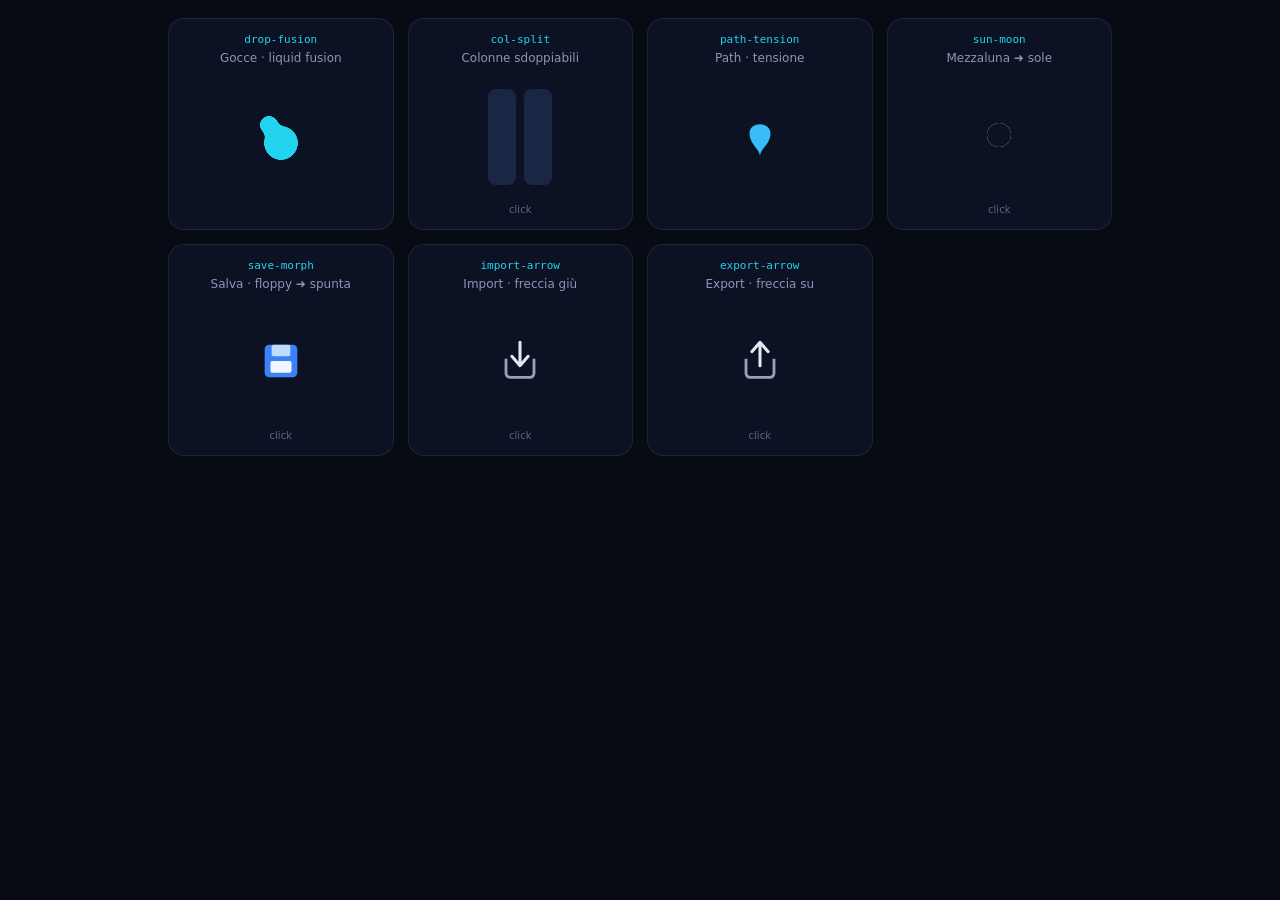
==== demos/svg-icons.html @ 9bd794c6 "add svg-icons: fusion, split, path, sun-moon, save, import, export" ====
<!DOCTYPE html>
<html lang="it">
<head>
<meta charset="utf-8"/>
<meta name="viewport" content="width=device-width,initial-scale=1"/>
<title>svg-icons</title>
<style>
  :root{--bg:#070b14;--card:#0c1224;--fg:#eef2ff;--muted:#8b95b8;--cyan:#22d3ee}
  *{box-sizing:border-box}
  html,body{margin:0;background:var(--bg);color:var(--fg);font:13px/1.4 system-ui,sans-serif}
  .grid{display:grid;grid-template-columns:repeat(auto-fill,minmax(200px,1fr));gap:14px;padding:18px;max-width:980px;margin:0 auto}
  .cell{background:var(--card);border:1px solid rgba(255,255,255,.08);border-radius:16px;padding:14px 12px 12px;text-align:center}
  .id{font:11px ui-monospace,monospace;color:var(--cyan)}
  .name{margin:4px 0 10px;font-size:12px;color:var(--muted)}
  .stage{height:120px;display:grid;place-items:center}
  button.hit{background:0;border:0;padding:0;cursor:pointer;color:inherit}
  svg{overflow:visible}
  @keyframes fuse{0%,100%{transform:translate(18px,-10px) scale(1)}40%{transform:translate(2px,8px) scale(.92)}55%{transform:translate(0,12px) scale(.55);opacity:.85}62%{opacity:0}68%{opacity:0;transform:translate(0,12px) scale(.2)}78%{opacity:1;transform:translate(22px,-16px) scale(.7)}100%{transform:translate(18px,-10px) scale(1)}}
  .blob-s{animation:fuse 2.8s cubic-bezier(.22,1,.36,1) infinite;transform-origin:16px 16px}
  @keyframes tension{0%,100%{d:path("M12 28 C12 14,36 14,36 28 C36 40,24 46,24 54 C24 46,12 40,12 28 Z")}35%{d:path("M14 26 C10 12,38 10,36 26 C40 38,26 44,24 58 C22 44,10 38,14 26 Z")}60%{d:path("M12 30 C16 16,32 16,36 30 C34 42,26 48,24 52 C22 48,14 42,12 30 Z")}}
  .drop-path{animation:tension 2.4s ease-in-out infinite}
  .sunmoon.day .shade{transform:translate(18px,-6px);opacity:0}
  .sunmoon.day .ray{opacity:1}
  .sunmoon .shade{transition:transform .7s cubic-bezier(.22,1,.36,1),opacity .5s}
  .sunmoon .ray{opacity:0;transform-origin:24px 24px;transition:opacity .4s,transform .7s cubic-bezier(.22,1,.36,1)}
  .sunmoon.day .r1{transform:translate(0,-10px)}
  .sunmoon.day .r2{transform:translate(8px,-6px)}
  .sunmoon.day .r3{transform:translate(10px,0)}
  .sunmoon.day .r4{transform:translate(8px,6px)}
  .sunmoon.day .r5{transform:translate(0,10px)}
  .sunmoon.day .r6{transform:translate(-8px,6px)}
  .sunmoon.day .r7{transform:translate(-10px,0)}
  .sunmoon.day .r8{transform:translate(-8px,-6px)}
  .sunmoon.day .core{transform:rotate(180deg)}
  .sunmoon .core{transform-origin:24px 24px;transition:transform .8s cubic-bezier(.22,1,.36,1)}
  .save .disk{transform-origin:24px 24px;transition:transform .55s cubic-bezier(.22,1,.36,1),opacity .25s}
  .save .chk{opacity:0;transform:scale(.4);transform-origin:24px 24px;transition:opacity .25s .2s,transform .45s cubic-bezier(.22,1,.36,1)}
  .save.on .disk{transform:rotate(90deg) scale(.2);opacity:0}
  .save.on .chk{opacity:1;transform:scale(1)}
  .box-ico .arr{transform-origin:24px 18px;transition:transform .55s cubic-bezier(.34,1.4,.64,1),stroke .3s}
  .imp.on .arr{transform:translateY(10px) scaleY(1.35);stroke:#34d399}
  .exp.on .arr{transform:translateY(-12px) scaleY(1.4);stroke:#34d399}
  .cols{display:flex;gap:8px;align-items:stretch;height:96px}
  .pane{width:28px;background:#1a2744;border-radius:8px;overflow:hidden;transition:width .7s cubic-bezier(.22,1,.36,1)}
  .cols.open .pane{width:86px}
  .pane .fake{opacity:0;padding:8px 6px;font-size:8px;color:#9aa6c4;text-align:left;transition:opacity .3s .45s}
  .cols.open .pane .fake{opacity:1}
  .hint{font-size:10px;color:#5c6588;margin-top:6px}
</style>
</head>
<body>
<div class="grid">
  <div class="cell" id="drop-fusion"><div class="id">drop-fusion</div><div class="name">Gocce · liquid fusion</div>
    <div class="stage"><svg width="72" height="72" viewBox="0 0 48 48"><defs><filter id="goo"><feGaussianBlur in="SourceGraphic" stdDeviation="2.2" result="b"/><feColorMatrix in="b" values="1 0 0 0 0  0 1 0 0 0  0 0 1 0 0  0 0 0 18 -7"/></filter></defs>
    <g filter="url(#goo)" fill="#22d3ee"><circle cx="24" cy="28" r="11"/><circle class="blob-s" cx="16" cy="16" r="6"/></g></svg></div></div>
  <div class="cell" id="col-split"><div class="id">col-split</div><div class="name">Colonne sdoppiabili</div>
    <div class="stage"><button class="hit" id="colsBtn" aria-label="split"><div class="cols" id="cols"><div class="pane"><div class="fake">id 12<br/>nome A<br/>€ 24</div></div><div class="pane"><div class="fake">id 13<br/>nome B<br/>€ 18</div></div></div></button></div><div class="hint">click</div></div>
  <div class="cell" id="path-tension"><div class="id">path-tension</div><div class="name">Path · tensione</div>
    <div class="stage"><svg width="56" height="56" viewBox="0 0 48 64"><path class="drop-path" fill="#38bdf8" d="M12 28 C12 14,36 14,36 28 C36 40,24 46,24 54 C24 46,12 40,12 28 Z"/></svg></div></div>
  <div class="cell" id="sun-moon"><div class="id">sun-moon</div><div class="name">Mezzaluna ➜ sole</div>
    <div class="stage"><button class="hit" id="smBtn" aria-label="theme"><svg class="sunmoon" id="sm" width="64" height="64" viewBox="0 0 48 48">
      <g class="ray" fill="#fbbf24"><circle class="r1" cx="24" cy="8" r="2.2"/><circle class="r2" cx="24" cy="8" r="2.2"/><circle class="r3" cx="24" cy="8" r="2.2"/><circle class="r4" cx="24" cy="8" r="2.2"/><circle class="r5" cx="24" cy="8" r="2.2"/><circle class="r6" cx="24" cy="8" r="2.2"/><circle class="r7" cx="24" cy="8" r="2.2"/><circle class="r8" cx="24" cy="8" r="2.2"/></g>
      <g class="core"><circle cx="24" cy="24" r="9" fill="#f8fafc"/><circle class="shade" cx="24" cy="24" r="9" fill="#0b1220"/></g>
    </svg></button></div><div class="hint">click</div></div>
  <div class="cell" id="save-morph"><div class="id">save-morph</div><div class="name">Salva · floppy ➜ spunta</div>
    <div class="stage"><button class="hit save" id="sv" aria-label="save"><svg width="56" height="56" viewBox="0 0 48 48">
      <g class="disk"><rect x="10" y="10" width="28" height="28" rx="4" fill="#3b82f6"/><rect x="16" y="10" width="16" height="10" rx="1.5" fill="#bfdbfe"/><rect x="15" y="24" width="18" height="10" rx="1.5" fill="#eff6ff"/></g>
      <path class="chk" d="M14 25 L21 32 L34 16" fill="none" stroke="#34d399" stroke-width="4" stroke-linecap="round" stroke-linejoin="round"/>
    </svg></button></div><div class="hint">click</div></div>
  <div class="cell" id="import-arrow"><div class="id">import-arrow</div><div class="name">Import · freccia giù</div>
    <div class="stage"><button class="hit box-ico imp" id="imp" aria-label="import"><svg width="56" height="56" viewBox="0 0 48 48" fill="none">
      <path d="M12 22 V34 Q12 38 16 38 H32 Q36 38 36 34 V22" stroke="#94a3b8" stroke-width="2.4"/>
      <path class="arr" d="M24 8 V26 M17 20 L24 28 L31 20" stroke="#e2e8f0" stroke-width="2.6" stroke-linecap="round" stroke-linejoin="round"/>
    </svg></button></div><div class="hint">click</div></div>
  <div class="cell" id="export-arrow"><div class="id">export-arrow</div><div class="name">Export · freccia su</div>
    <div class="stage"><button class="hit box-ico exp" id="exp" aria-label="export"><svg width="56" height="56" viewBox="0 0 48 48" fill="none">
      <path d="M12 22 V34 Q12 38 16 38 H32 Q36 38 36 34 V22" stroke="#94a3b8" stroke-width="2.4"/>
      <path class="arr" d="M24 28 V10 M17 16 L24 8 L31 16" stroke="#e2e8f0" stroke-width="2.6" stroke-linecap="round" stroke-linejoin="round"/>
    </svg></button></div><div class="hint">click</div></div>
</div>
<script>
const tap=(id,fn)=>{document.getElementById(id).onclick=fn};
tap('colsBtn',()=>document.getElementById('cols').classList.toggle('open'));
tap('smBtn',()=>document.getElementById('sm').classList.toggle('day'));
tap('sv',()=>{const b=document.getElementById('sv');b.classList.add('on');setTimeout(()=>b.classList.remove('on'),1400);});
tap('imp',()=>{const b=document.getElementById('imp');b.classList.add('on');setTimeout(()=>b.classList.remove('on'),700);});
tap('exp',()=>{const b=document.getElementById('exp');b.classList.add('on');setTimeout(()=>b.classList.remove('on'),700);});
</script>
</body>
</html>
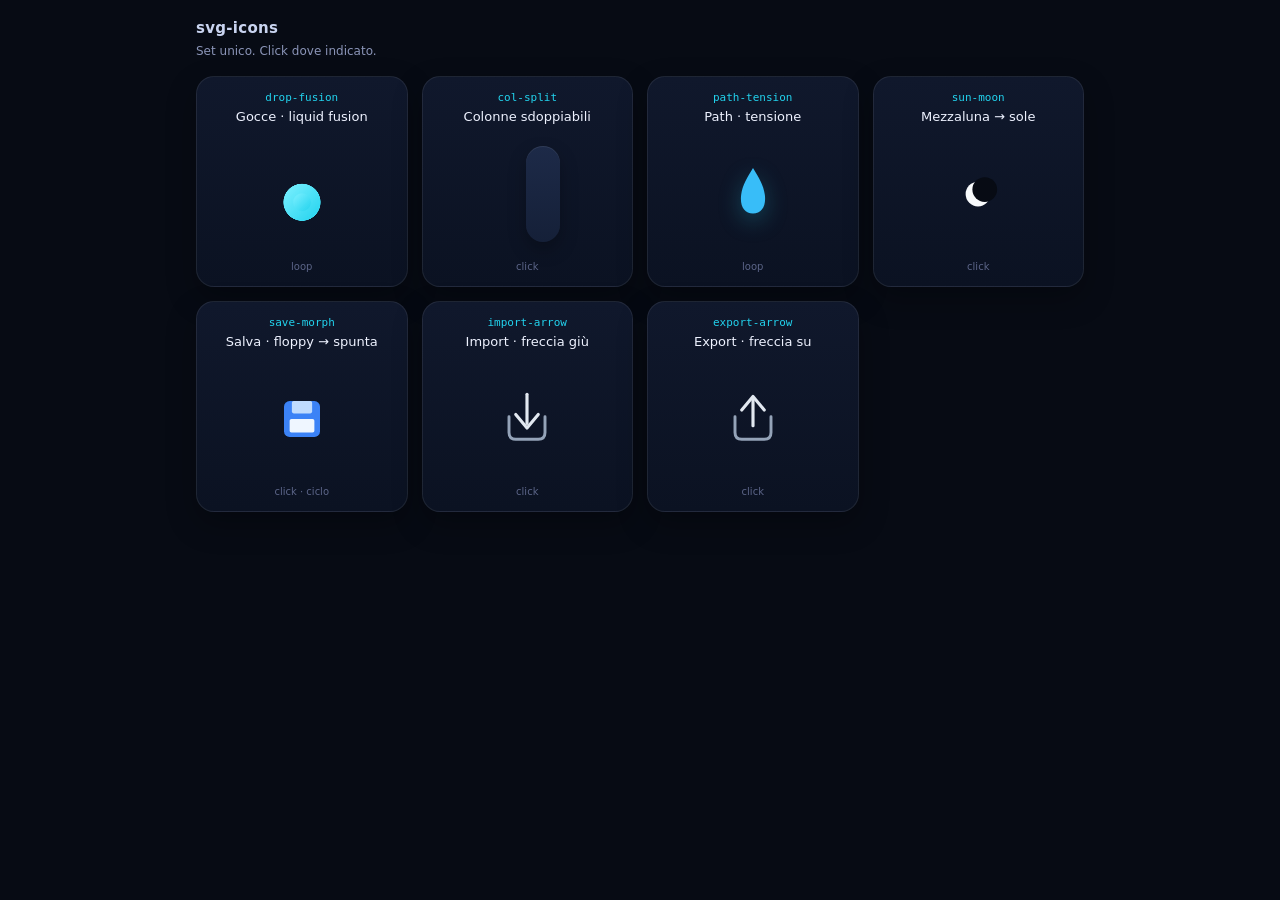
==== commit 6f30681e: "refine svg-icons: fusion, split, path, sun-moon, save, import, export" ====
--- a/demos/svg-icons.html
+++ b/demos/svg-icons.html
@@ -5,86 +5,288 @@
 <meta name="viewport" content="width=device-width,initial-scale=1"/>
 <title>svg-icons</title>
 <style>
-  :root{--bg:#070b14;--card:#0c1224;--fg:#eef2ff;--muted:#8b95b8;--cyan:#22d3ee}
-  *{box-sizing:border-box}
-  html,body{margin:0;background:var(--bg);color:var(--fg);font:13px/1.4 system-ui,sans-serif}
-  .grid{display:grid;grid-template-columns:repeat(auto-fill,minmax(200px,1fr));gap:14px;padding:18px;max-width:980px;margin:0 auto}
-  .cell{background:var(--card);border:1px solid rgba(255,255,255,.08);border-radius:16px;padding:14px 12px 12px;text-align:center}
-  .id{font:11px ui-monospace,monospace;color:var(--cyan)}
-  .name{margin:4px 0 10px;font-size:12px;color:var(--muted)}
-  .stage{height:120px;display:grid;place-items:center}
-  button.hit{background:0;border:0;padding:0;cursor:pointer;color:inherit}
-  svg{overflow:visible}
-  @keyframes fuse{0%,100%{transform:translate(18px,-10px) scale(1)}40%{transform:translate(2px,8px) scale(.92)}55%{transform:translate(0,12px) scale(.55);opacity:.85}62%{opacity:0}68%{opacity:0;transform:translate(0,12px) scale(.2)}78%{opacity:1;transform:translate(22px,-16px) scale(.7)}100%{transform:translate(18px,-10px) scale(1)}}
-  .blob-s{animation:fuse 2.8s cubic-bezier(.22,1,.36,1) infinite;transform-origin:16px 16px}
-  @keyframes tension{0%,100%{d:path("M12 28 C12 14,36 14,36 28 C36 40,24 46,24 54 C24 46,12 40,12 28 Z")}35%{d:path("M14 26 C10 12,38 10,36 26 C40 38,26 44,24 58 C22 44,10 38,14 26 Z")}60%{d:path("M12 30 C16 16,32 16,36 30 C34 42,26 48,24 52 C22 48,14 42,12 30 Z")}}
-  .drop-path{animation:tension 2.4s ease-in-out infinite}
-  .sunmoon.day .shade{transform:translate(18px,-6px);opacity:0}
-  .sunmoon.day .ray{opacity:1}
-  .sunmoon .shade{transition:transform .7s cubic-bezier(.22,1,.36,1),opacity .5s}
-  .sunmoon .ray{opacity:0;transform-origin:24px 24px;transition:opacity .4s,transform .7s cubic-bezier(.22,1,.36,1)}
-  .sunmoon.day .r1{transform:translate(0,-10px)}
-  .sunmoon.day .r2{transform:translate(8px,-6px)}
-  .sunmoon.day .r3{transform:translate(10px,0)}
-  .sunmoon.day .r4{transform:translate(8px,6px)}
-  .sunmoon.day .r5{transform:translate(0,10px)}
-  .sunmoon.day .r6{transform:translate(-8px,6px)}
-  .sunmoon.day .r7{transform:translate(-10px,0)}
-  .sunmoon.day .r8{transform:translate(-8px,-6px)}
-  .sunmoon.day .core{transform:rotate(180deg)}
-  .sunmoon .core{transform-origin:24px 24px;transition:transform .8s cubic-bezier(.22,1,.36,1)}
-  .save .disk{transform-origin:24px 24px;transition:transform .55s cubic-bezier(.22,1,.36,1),opacity .25s}
-  .save .chk{opacity:0;transform:scale(.4);transform-origin:24px 24px;transition:opacity .25s .2s,transform .45s cubic-bezier(.22,1,.36,1)}
-  .save.on .disk{transform:rotate(90deg) scale(.2);opacity:0}
-  .save.on .chk{opacity:1;transform:scale(1)}
-  .box-ico .arr{transform-origin:24px 18px;transition:transform .55s cubic-bezier(.34,1.4,.64,1),stroke .3s}
-  .imp.on .arr{transform:translateY(10px) scaleY(1.35);stroke:#34d399}
-  .exp.on .arr{transform:translateY(-12px) scaleY(1.4);stroke:#34d399}
-  .cols{display:flex;gap:8px;align-items:stretch;height:96px}
-  .pane{width:28px;background:#1a2744;border-radius:8px;overflow:hidden;transition:width .7s cubic-bezier(.22,1,.36,1)}
-  .cols.open .pane{width:86px}
-  .pane .fake{opacity:0;padding:8px 6px;font-size:8px;color:#9aa6c4;text-align:left;transition:opacity .3s .45s}
-  .cols.open .pane .fake{opacity:1}
-  .hint{font-size:10px;color:#5c6588;margin-top:6px}
+:root{
+  --bg:#070b14; --card:#0d1426; --line:rgba(255,255,255,.08);
+  --fg:#eef2ff; --muted:#8b95b8; --cyan:#22d3ee; --mint:#34d399;
+  --blue:#3b82f6; --amber:#fbbf24; --ease:cubic-bezier(.22,1,.36,1);
+  --spring:cubic-bezier(.34,1.45,.64,1);
+}
+*{box-sizing:border-box}
+html,body{margin:0;background:var(--bg);color:var(--fg);font:13px/1.4 system-ui,sans-serif}
+.wrap{max-width:920px;margin:0 auto;padding:18px 16px 28px}
+h1{font-size:15px;margin:0 0 4px;letter-spacing:.02em;color:#c9d4f0}
+.sub{color:var(--muted);margin:0 0 16px;font-size:12px}
+.grid{display:grid;grid-template-columns:repeat(auto-fill,minmax(210px,1fr));gap:14px}
+.cell{background:linear-gradient(180deg,#10182c,#0b1222);border:1px solid var(--line);border-radius:18px;padding:14px 12px 12px;text-align:center;box-shadow:0 12px 30px rgba(0,0,0,.28)}
+.id{font:11px ui-monospace,monospace;color:var(--cyan)}
+.name{margin:4px 0 2px;font-size:13px}
+.hint{font-size:10px;color:#5c6588;min-height:14px}
+.stage{height:132px;display:grid;place-items:center;position:relative}
+button.hit{background:0;border:0;padding:8px;cursor:pointer;color:inherit;border-radius:16px}
+button.hit:focus-visible{outline:2px solid var(--cyan)}
+svg{overflow:visible;display:block}
+.fusion-svg{width:88px;height:88px}
+.orb-s{animation:fuse 3.2s var(--ease) infinite;transform-box:fill-box;transform-origin:center}
+@keyframes fuse{
+  0%{transform:translate(14px,-16px) scale(1)}
+  28%{transform:translate(6px,-8px) scale(1.05)}
+  48%{transform:translate(1px,-1px) scale(.92)}
+  58%{transform:translate(0,2px) scale(.2)}
+  62%{transform:translate(0,2px) scale(.01);opacity:0}
+  68%{opacity:0;transform:translate(-12px,-18px) scale(.2)}
+  78%{opacity:1;transform:translate(-14px,-16px) scale(.85)}
+  100%{transform:translate(14px,-16px) scale(1)}
+}
+.split{position:relative;width:200px;height:108px}
+.split .col{
+  position:absolute;top:6px;left:50%;width:34px;height:96px;
+  margin-left:-17px;border-radius:17px;overflow:hidden;
+  background:linear-gradient(180deg,#1d2a48,#152038);
+  box-shadow:inset 0 1px 0 rgba(255,255,255,.08),0 8px 18px rgba(0,0,0,.25);
+  transition:transform .7s var(--ease),width .7s var(--ease),border-radius .7s var(--ease),background .5s;
+}
+.split .col.b{opacity:0}
+.split .fake{opacity:0;padding:10px 8px;font-size:9px;line-height:1.45;color:#b7c2dc;text-align:left;transition:opacity .28s ease .42s}
+.split.open .col.a{transform:translateX(-58px);width:92px;margin-left:-46px;border-radius:12px;background:linear-gradient(180deg,#1e3358,#15263f)}
+.split.open .col.b{opacity:1;transform:translateX(58px);width:92px;margin-left:-46px;border-radius:12px;background:linear-gradient(180deg,#1e3358,#15263f)}
+.split.open .fake{opacity:1}
+.split .bar{height:6px;width:70%;border-radius:99px;background:rgba(34,211,238,.35);margin-bottom:6px}
+.split .ln{height:4px;width:88%;border-radius:99px;background:rgba(255,255,255,.12);margin:5px 0}
+.tension path{filter:drop-shadow(0 6px 10px rgba(34,211,238,.25))}
+.sm .shade{transition:transform .75s var(--ease),opacity .45s}
+.sm .core{transform-origin:32px 32px;transition:transform .8s var(--ease),fill .5s}
+.sm .rayc{transform-origin:32px 32px}
+.sm .ray{transform-origin:32px 32px;opacity:0;transition:transform .7s var(--spring),opacity .35s}
+.sm.day .shade{transform:translate(16px,-8px);opacity:0}
+.sm.day .core{transform:rotate(180deg);fill:#fff6d5}
+.sm.day .ray{opacity:1}
+.sm.day .ray:nth-child(1){transform:translate(0,-13px)}
+.sm.day .ray:nth-child(2){transform:translate(9px,-9px)}
+.sm.day .ray:nth-child(3){transform:translate(13px,0)}
+.sm.day .ray:nth-child(4){transform:translate(9px,9px)}
+.sm.day .ray:nth-child(5){transform:translate(0,13px)}
+.sm.day .ray:nth-child(6){transform:translate(-9px,9px)}
+.sm.day .ray:nth-child(7){transform:translate(-13px,0)}
+.sm.day .ray:nth-child(8){transform:translate(-9px,-9px)}
+.save-ico{width:72px;height:72px}
+.save-ico .disk{transform-origin:32px 32px;transition:transform .55s var(--ease),opacity .28s}
+.save-ico .blob{opacity:0;transform-origin:32px 32px}
+.save-ico .chk{stroke-dasharray:36;stroke-dashoffset:36;opacity:0}
+.save-ico.on .disk{transform:rotate(110deg) scale(.15);opacity:0}
+.save-ico.on .blob{animation:liq .9s var(--ease) both}
+.save-ico.on .chk{animation:draw .45s ease .55s forwards}
+@keyframes liq{
+  0%{opacity:0;transform:rotate(0) scale(.4)}
+  30%{opacity:1;transform:rotate(80deg) scale(1.05)}
+  70%{opacity:1;transform:rotate(160deg) scale(.85)}
+  100%{opacity:0;transform:rotate(200deg) scale(.2)}
+}
+@keyframes draw{to{stroke-dashoffset:0;opacity:1}}
+.save-ico.back .chk{animation:undraw .35s ease forwards}
+.save-ico.back .disk{transition-delay:.15s}
+@keyframes undraw{from{stroke-dashoffset:0;opacity:1}to{stroke-dashoffset:36;opacity:0}}
+.box-ico{width:72px;height:72px}
+.box-ico .tray{transition:transform .35s var(--spring)}
+.box-ico .shaft,.box-ico .head{stroke:#e2e8f0;transition:stroke .3s}
+.box-ico .drop{opacity:0}
+.imp.go .shaft,.imp.go .head{stroke:#34d399}
+.imp.go .arr{animation:impArr .7s var(--spring)}
+.imp.go .tray{animation:boxCatch .7s var(--spring)}
+@keyframes impArr{
+  0%{transform:translateY(0) scaleY(1)}
+  35%{transform:translateY(4px) scaleY(1.35)}
+  70%{transform:translateY(14px) scaleY(.92)}
+  100%{transform:translateY(0) scaleY(1)}
+}
+@keyframes boxCatch{
+  0%,100%{transform:none}
+  60%{transform:scaleY(.94) translateY(1px)}
+}
+.exp.go .shaft,.exp.go .head{stroke:#34d399}
+.exp.go .arr{animation:expArr .75s var(--spring)}
+.exp.go .drop{animation:expDrop .75s var(--ease) forwards}
+@keyframes expArr{
+  0%{transform:translateY(0) scaleY(1)}
+  30%{transform:translateY(-4px) scaleY(1.28)}
+  55%{transform:translateY(-16px) scaleY(1.05)}
+  100%{transform:translateY(0) scaleY(1)}
+}
+@keyframes expDrop{
+  0%{opacity:0;transform:translateY(0) scale(.4)}
+  40%{opacity:1;transform:translateY(-8px) scale(1)}
+  100%{opacity:0;transform:translateY(-22px) scale(.3)}
+}
+@media (prefers-reduced-motion:reduce){
+  .orb-s,.tension path,.save-ico.on .blob{animation:none}
+}
 </style>
 </head>
 <body>
-<div class="grid">
-  <div class="cell" id="drop-fusion"><div class="id">drop-fusion</div><div class="name">Gocce · liquid fusion</div>
-    <div class="stage"><svg width="72" height="72" viewBox="0 0 48 48"><defs><filter id="goo"><feGaussianBlur in="SourceGraphic" stdDeviation="2.2" result="b"/><feColorMatrix in="b" values="1 0 0 0 0  0 1 0 0 0  0 0 1 0 0  0 0 0 18 -7"/></filter></defs>
-    <g filter="url(#goo)" fill="#22d3ee"><circle cx="24" cy="28" r="11"/><circle class="blob-s" cx="16" cy="16" r="6"/></g></svg></div></div>
-  <div class="cell" id="col-split"><div class="id">col-split</div><div class="name">Colonne sdoppiabili</div>
-    <div class="stage"><button class="hit" id="colsBtn" aria-label="split"><div class="cols" id="cols"><div class="pane"><div class="fake">id 12<br/>nome A<br/>€ 24</div></div><div class="pane"><div class="fake">id 13<br/>nome B<br/>€ 18</div></div></div></button></div><div class="hint">click</div></div>
-  <div class="cell" id="path-tension"><div class="id">path-tension</div><div class="name">Path · tensione</div>
-    <div class="stage"><svg width="56" height="56" viewBox="0 0 48 64"><path class="drop-path" fill="#38bdf8" d="M12 28 C12 14,36 14,36 28 C36 40,24 46,24 54 C24 46,12 40,12 28 Z"/></svg></div></div>
-  <div class="cell" id="sun-moon"><div class="id">sun-moon</div><div class="name">Mezzaluna ➜ sole</div>
-    <div class="stage"><button class="hit" id="smBtn" aria-label="theme"><svg class="sunmoon" id="sm" width="64" height="64" viewBox="0 0 48 48">
-      <g class="ray" fill="#fbbf24"><circle class="r1" cx="24" cy="8" r="2.2"/><circle class="r2" cx="24" cy="8" r="2.2"/><circle class="r3" cx="24" cy="8" r="2.2"/><circle class="r4" cx="24" cy="8" r="2.2"/><circle class="r5" cx="24" cy="8" r="2.2"/><circle class="r6" cx="24" cy="8" r="2.2"/><circle class="r7" cx="24" cy="8" r="2.2"/><circle class="r8" cx="24" cy="8" r="2.2"/></g>
-      <g class="core"><circle cx="24" cy="24" r="9" fill="#f8fafc"/><circle class="shade" cx="24" cy="24" r="9" fill="#0b1220"/></g>
-    </svg></button></div><div class="hint">click</div></div>
-  <div class="cell" id="save-morph"><div class="id">save-morph</div><div class="name">Salva · floppy ➜ spunta</div>
-    <div class="stage"><button class="hit save" id="sv" aria-label="save"><svg width="56" height="56" viewBox="0 0 48 48">
-      <g class="disk"><rect x="10" y="10" width="28" height="28" rx="4" fill="#3b82f6"/><rect x="16" y="10" width="16" height="10" rx="1.5" fill="#bfdbfe"/><rect x="15" y="24" width="18" height="10" rx="1.5" fill="#eff6ff"/></g>
-      <path class="chk" d="M14 25 L21 32 L34 16" fill="none" stroke="#34d399" stroke-width="4" stroke-linecap="round" stroke-linejoin="round"/>
-    </svg></button></div><div class="hint">click</div></div>
-  <div class="cell" id="import-arrow"><div class="id">import-arrow</div><div class="name">Import · freccia giù</div>
-    <div class="stage"><button class="hit box-ico imp" id="imp" aria-label="import"><svg width="56" height="56" viewBox="0 0 48 48" fill="none">
-      <path d="M12 22 V34 Q12 38 16 38 H32 Q36 38 36 34 V22" stroke="#94a3b8" stroke-width="2.4"/>
-      <path class="arr" d="M24 8 V26 M17 20 L24 28 L31 20" stroke="#e2e8f0" stroke-width="2.6" stroke-linecap="round" stroke-linejoin="round"/>
-    </svg></button></div><div class="hint">click</div></div>
-  <div class="cell" id="export-arrow"><div class="id">export-arrow</div><div class="name">Export · freccia su</div>
-    <div class="stage"><button class="hit box-ico exp" id="exp" aria-label="export"><svg width="56" height="56" viewBox="0 0 48 48" fill="none">
-      <path d="M12 22 V34 Q12 38 16 38 H32 Q36 38 36 34 V22" stroke="#94a3b8" stroke-width="2.4"/>
-      <path class="arr" d="M24 28 V10 M17 16 L24 8 L31 16" stroke="#e2e8f0" stroke-width="2.6" stroke-linecap="round" stroke-linejoin="round"/>
-    </svg></button></div><div class="hint">click</div></div>
+<div class="wrap">
+  <h1>svg-icons</h1>
+  <p class="sub">Set unico. Click dove indicato.</p>
+  <div class="grid">
+    <article class="cell" id="drop-fusion">
+      <div class="id">drop-fusion</div>
+      <div class="name">Gocce · liquid fusion</div>
+      <div class="stage">
+        <svg class="fusion-svg" viewBox="0 0 64 64" aria-hidden="true">
+          <defs>
+            <filter id="goo" x="-40%" y="-40%" width="180%" height="180%">
+              <feGaussianBlur in="SourceGraphic" stdDeviation="3.2" result="b"/>
+              <feColorMatrix in="b" type="matrix" values="1 0 0 0 0  0 1 0 0 0  0 0 1 0 0  0 0 0 22 -8" result="g"/>
+              <feBlend in="SourceGraphic" in2="g"/>
+            </filter>
+            <linearGradient id="liq" x1="0" y1="0" x2="1" y2="1">
+              <stop offset="0" stop-color="#7df0ff"/><stop offset="1" stop-color="#22d3ee"/>
+            </linearGradient>
+          </defs>
+          <g filter="url(#goo)" fill="url(#liq)">
+            <circle cx="32" cy="38" r="13"/>
+            <circle class="orb-s" cx="32" cy="38" r="6.5"/>
+          </g>
+        </svg>
+      </div>
+      <div class="hint">loop</div>
+    </article>
+    <article class="cell" id="col-split">
+      <div class="id">col-split</div>
+      <div class="name">Colonne sdoppiabili</div>
+      <div class="stage">
+        <button class="hit" id="colsBtn" aria-label="sdoppia colonna">
+          <div class="split" id="cols">
+            <div class="col a"><div class="fake"><div class="bar"></div><div class="ln"></div><div class="ln"></div>id 12 · A<br>€ 24.00</div></div>
+            <div class="col b"><div class="fake"><div class="bar"></div><div class="ln"></div><div class="ln"></div>id 13 · B<br>€ 18.50</div></div>
+          </div>
+        </button>
+      </div>
+      <div class="hint">click</div>
+    </article>
+    <article class="cell" id="path-tension">
+      <div class="id">path-tension</div>
+      <div class="name">Path · tensione</div>
+      <div class="stage">
+        <svg class="tension" width="56" height="72" viewBox="0 0 48 64" aria-hidden="true">
+          <path fill="#38bdf8" d="M24 6 C18 16 12 22 12 34 C12 44 17 52 24 52 C31 52 36 44 36 34 C36 22 30 16 24 6 Z">
+            <animate attributeName="d" dur="2.6s" repeatCount="indefinite" calcMode="spline"
+              keyTimes="0;0.35;0.62;1" keySplines="0.22 1 0.36 1;0.22 1 0.36 1;0.22 1 0.36 1"
+              values="M24 6 C18 16 12 22 12 34 C12 44 17 52 24 52 C31 52 36 44 36 34 C36 22 30 16 24 6 Z;M24 4 C14 14 8 24 11 36 C13 48 18 56 24 56 C30 56 35 48 37 36 C40 24 34 14 24 4 Z;M24 10 C20 18 16 24 14 32 C12 42 16 48 24 48 C32 48 36 42 34 32 C32 24 28 18 24 10 Z;M24 6 C18 16 12 22 12 34 C12 44 17 52 24 52 C31 52 36 44 36 34 C36 22 30 16 24 6 Z"/>
+          </path>
+        </svg>
+      </div>
+      <div class="hint">loop</div>
+    </article>
+    <article class="cell" id="sun-moon">
+      <div class="id">sun-moon</div>
+      <div class="name">Mezzaluna → sole</div>
+      <div class="stage">
+        <button class="hit" id="smBtn" aria-label="giorno notte">
+          <svg class="sm" id="sm" width="72" height="72" viewBox="0 0 64 64">
+            <g class="rayc">
+              <circle class="ray" cx="32" cy="32" r="3.1" fill="#fbbf24"/>
+              <circle class="ray" cx="32" cy="32" r="3.1" fill="#fbbf24"/>
+              <circle class="ray" cx="32" cy="32" r="3.1" fill="#fbbf24"/>
+              <circle class="ray" cx="32" cy="32" r="3.1" fill="#fbbf24"/>
+              <circle class="ray" cx="32" cy="32" r="3.1" fill="#fbbf24"/>
+              <circle class="ray" cx="32" cy="32" r="3.1" fill="#fbbf24"/>
+              <circle class="ray" cx="32" cy="32" r="3.1" fill="#fbbf24"/>
+              <circle class="ray" cx="32" cy="32" r="3.1" fill="#fbbf24"/>
+            </g>
+            <circle class="core" cx="32" cy="32" r="11" fill="#f8fafc"/>
+            <circle class="shade" cx="38" cy="28" r="11" fill="#070b14"/>
+          </svg>
+        </button>
+      </div>
+      <div class="hint">click</div>
+    </article>
+    <article class="cell" id="save-morph">
+      <div class="id">save-morph</div>
+      <div class="name">Salva · floppy → spunta</div>
+      <div class="stage">
+        <button class="hit" id="svBtn" aria-label="salva">
+          <svg class="save-ico" id="sv" viewBox="0 0 64 64">
+            <defs>
+              <filter id="goo2" x="-50%" y="-50%" width="200%" height="200%">
+                <feGaussianBlur in="SourceGraphic" stdDeviation="2.4" result="b"/>
+                <feColorMatrix in="b" values="1 0 0 0 0  0 1 0 0 0  0 0 1 0 0  0 0 0 20 -8"/>
+              </filter>
+            </defs>
+            <g class="disk">
+              <rect x="16" y="16" width="32" height="32" rx="5" fill="#3b82f6"/>
+              <rect x="23" y="16" width="18" height="11" rx="1.6" fill="#bfdbfe"/>
+              <rect x="21" y="32" width="22" height="12" rx="1.6" fill="#eff6ff"/>
+            </g>
+            <g class="blob" filter="url(#goo2)" fill="#3b82f6">
+              <circle cx="32" cy="32" r="11"/>
+              <circle cx="24" cy="28" r="7"/>
+              <circle cx="40" cy="30" r="7"/>
+            </g>
+            <path class="chk" d="M20 34 L29 43 L46 22" fill="none" stroke="#34d399" stroke-width="4.2" stroke-linecap="round" stroke-linejoin="round"/>
+          </svg>
+        </button>
+      </div>
+      <div class="hint">click · ciclo</div>
+    </article>
+    <article class="cell" id="import-arrow">
+      <div class="id">import-arrow</div>
+      <div class="name">Import · freccia giù</div>
+      <div class="stage">
+        <button class="hit" id="impBtn" aria-label="importa">
+          <svg class="box-ico imp" id="imp" viewBox="0 0 64 64" fill="none">
+            <path class="tray" d="M16 30 V44 Q16 50 22 50 H42 Q48 50 48 44 V30" stroke="#94a3b8" stroke-width="2.6" stroke-linecap="round"/>
+            <g class="arr" style="transform-origin:32px 24px">
+              <path class="shaft" d="M32 10 V36" stroke-width="2.8" stroke-linecap="round"/>
+              <path class="head" d="M22 28 L32 40 L42 28" stroke-width="2.8" stroke-linecap="round" stroke-linejoin="round"/>
+            </g>
+          </svg>
+        </button>
+      </div>
+      <div class="hint">click</div>
+    </article>
+    <article class="cell" id="export-arrow">
+      <div class="id">export-arrow</div>
+      <div class="name">Export · freccia su</div>
+      <div class="stage">
+        <button class="hit" id="expBtn" aria-label="esporta">
+          <svg class="box-ico exp" id="exp" viewBox="0 0 64 64" fill="none">
+            <path class="tray" d="M16 30 V44 Q16 50 22 50 H42 Q48 50 48 44 V30" stroke="#94a3b8" stroke-width="2.6" stroke-linecap="round"/>
+            <g class="arr" style="transform-origin:32px 28px">
+              <path class="shaft" d="M32 38 V14" stroke-width="2.8" stroke-linecap="round"/>
+              <path class="head" d="M22 24 L32 12 L42 24" stroke-width="2.8" stroke-linecap="round" stroke-linejoin="round"/>
+            </g>
+            <circle class="drop" cx="32" cy="12" r="3.2" fill="#34d399"/>
+          </svg>
+        </button>
+      </div>
+      <div class="hint">click</div>
+    </article>
+  </div>
 </div>
 <script>
-const tap=(id,fn)=>{document.getElementById(id).onclick=fn};
-tap('colsBtn',()=>document.getElementById('cols').classList.toggle('open'));
-tap('smBtn',()=>document.getElementById('sm').classList.toggle('day'));
-tap('sv',()=>{const b=document.getElementById('sv');b.classList.add('on');setTimeout(()=>b.classList.remove('on'),1400);});
-tap('imp',()=>{const b=document.getElementById('imp');b.classList.add('on');setTimeout(()=>b.classList.remove('on'),700);});
-tap('exp',()=>{const b=document.getElementById('exp');b.classList.add('on');setTimeout(()=>b.classList.remove('on'),700);});
+const cols = document.getElementById('cols');
+document.getElementById('colsBtn').onclick = () => cols.classList.toggle('open');
+document.getElementById('smBtn').onclick = () => document.getElementById('sm').classList.toggle('day');
+const sv = document.getElementById('sv');
+let saving = false;
+document.getElementById('svBtn').onclick = () => {
+  if (saving) return;
+  saving = true;
+  sv.classList.remove('back');
+  sv.classList.add('on');
+  setTimeout(() => {
+    sv.classList.add('back');
+    sv.classList.remove('on');
+    setTimeout(() => { sv.classList.remove('back'); saving = false; }, 400);
+  }, 1600);
+};
+function pulse(el){
+  el.classList.remove('go');
+  void el.offsetWidth;
+  el.classList.add('go');
+  setTimeout(() => el.classList.remove('go'), 800);
+}
+document.getElementById('impBtn').onclick = () => pulse(document.getElementById('imp'));
+document.getElementById('expBtn').onclick = () => pulse(document.getElementById('exp'));
 </script>
 </body>
 </html>
